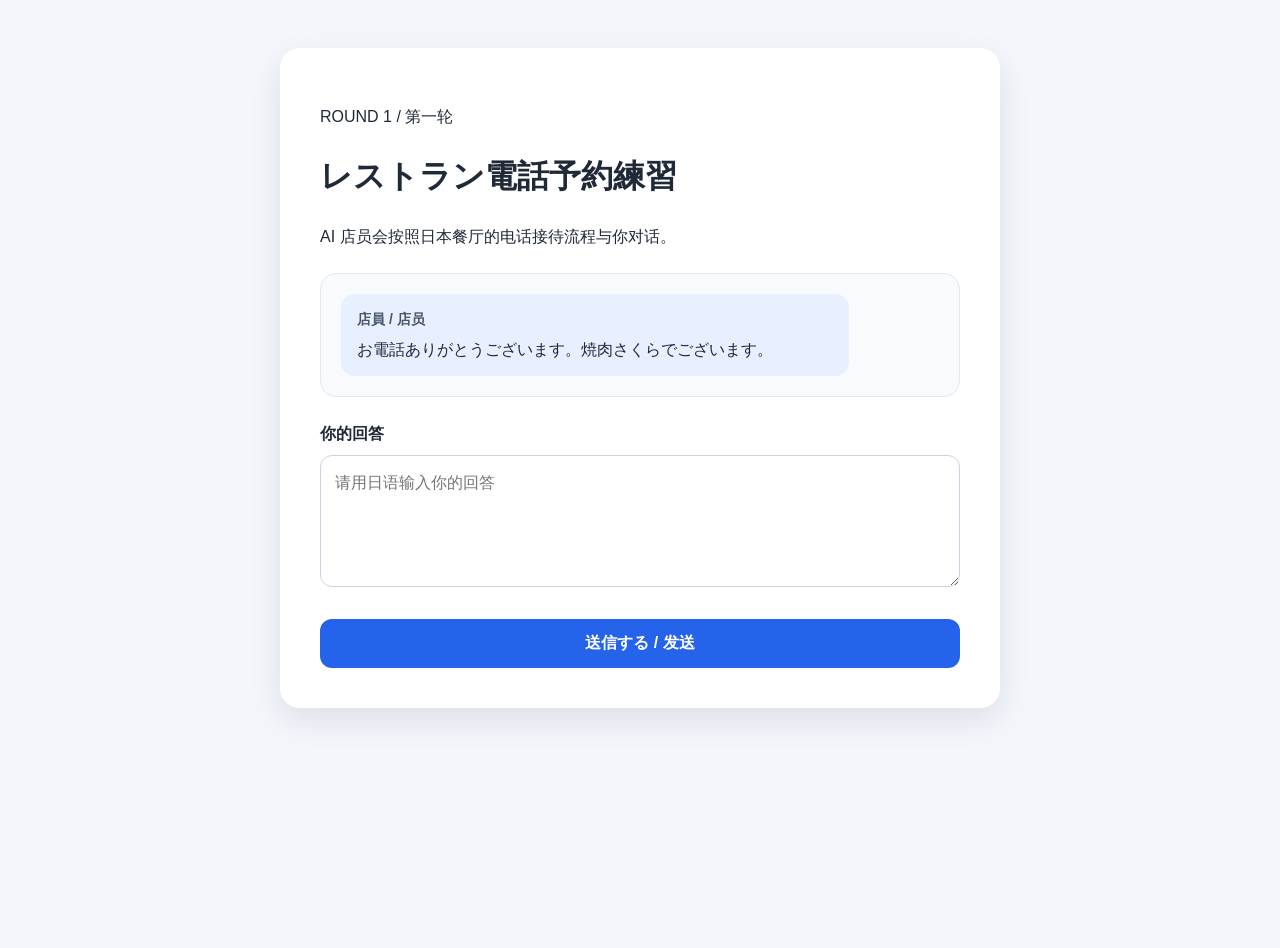
==== practice.html @ 6672aadf "feat: add first-round conversation page" ====
<!DOCTYPE html>
<html lang="zh-CN">

<head>
    <meta charset="UTF-8">
    <meta name="viewport" content="width=device-width, initial-scale=1.0">
    <title>第一轮对话练习</title>
    <link rel="stylesheet" href="styles.css">
</head>

<body>
    <main>
        <header class="practice-header">
            <p class="round-label">ROUND 1 / 第一轮</p>
            <h1>レストラン電話予約練習</h1>
            <p>AI 店员会按照日本餐厅的电话接待流程与你对话。</p>
        </header>
        <section class="chat-panel" aria-label="第一轮对话">
            <div class="message employee-message">
                <p class="speaker">店員 / 店员</p>
                <p>お電話ありがとうございます。焼肉さくらでございます。</p>
            </div>
        </section>
        <form class="message-form">
            <label for="user-message">你的回答</label>
            <textarea id="user-message" name="userMessage" rows="4" placeholder="请用日语输入你的回答" required></textarea>

            <button type="submit">送信する / 发送</button>
        </form>

    </main>
</body>

</html>
---- styles.css ----
* {
    box-sizing: border-box;
}

body {
    margin: 0;
    min-height: 100vh;
    font-family: -apple-system, BlinkMacSystemFont, "Segoe UI", "Noto Sans SC",
        "Noto Sans JP", sans-serif;
    line-height: 1.6;
    color: #1f2937;
    background-color: #f3f6fb;
}

main {
    width: min(720px, calc(100% - 32px));
    margin: 48px auto;
    padding: 40px;
    background-color: #ffffff;
    border-radius: 20px;
    box-shadow: 0 12px 32px rgba(31, 41, 55, 0.1);
}

button,
.start-button {
    display: block;
    text-align: center;
    text-decoration: none;
    width: 100%;
    margin-top: 24px;
    padding: 14px 20px;
    border: none;
    border-radius: 12px;
    color: #ffffff;
    background-color: #2563eb;
    font-size: 16px;
    font-weight: 700;
    cursor: pointer;
}

button:hover,
.start-button:hover {
    background-color: #1d4ed8;
}

.message-form {
    margin-top: 24px;
}

.message-form label {
    display: block;
    margin-bottom: 8px;
    font-weight: 700;
}

.message-form textarea {
    width: 100%;
    padding: 14px;
    border: 1px solid #cbd5e1;
    border-radius: 12px;
    font: inherit;
    resize: vertical;
}

.message-form textarea:focus {
    border-color: #2563eb;
    outline: 3px solid rgba(37, 99, 235, 0.15);
}

.chat-panel {
    margin-top: 24px;
    padding: 20px;
    border: 1px solid #e2e8f0;
    border-radius: 16px;
    background-color: #f8fafc;
}

.message {
    max-width: 85%;
    padding: 14px 16px;
    border-radius: 14px;
}

.employee-message {
    background-color: #e8efff;
}

.speaker {
    margin: 0 0 6px;
    color: #475569;
    font-size: 14px;
    font-weight: 700;
}

.message p:last-child {
    margin: 0;
}
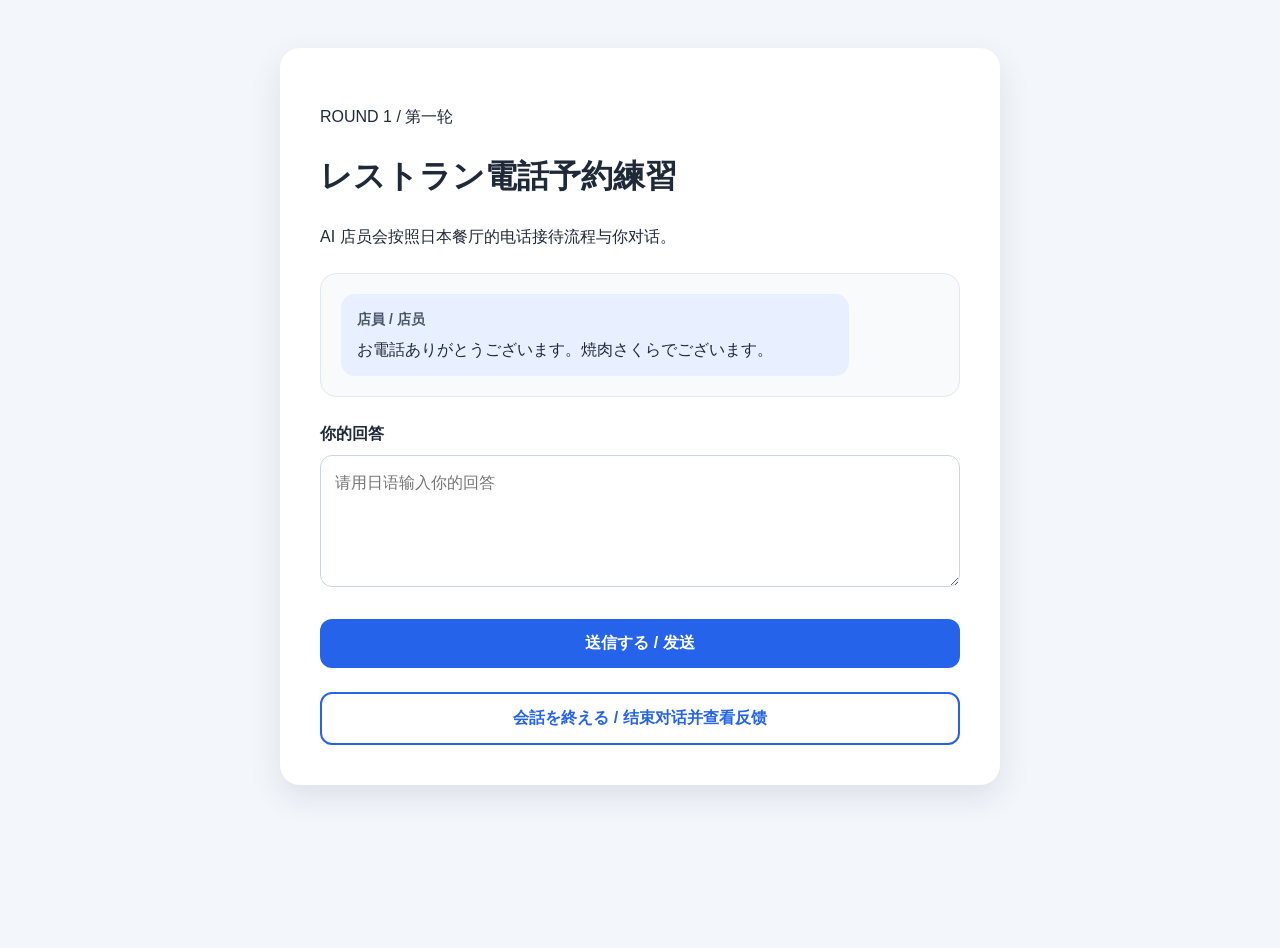
==== commit 818507e4: "feat: make round-1 conversation flow work with scripted replies Sending a message now shows it in th" ====
--- a/practice.html
+++ b/practice.html
@@ -27,8 +27,10 @@
 
             <button type="submit">送信する / 发送</button>
         </form>
+        <button class="end-button" type="button">会話を終える / 结束对话并查看反馈</button>
 
     </main>
+    <script src="practice.js"></script>
 </body>
 
 </html>
--- a/styles.css
+++ b/styles.css
@@ -94,4 +94,43 @@
 
 .message p:last-child {
     margin: 0;
-}+}
+.chat-panel {
+    display: flex;
+    flex-direction: column;
+    gap: 12px;
+}
+
+.user-message {
+    align-self: flex-end;
+    background-color: #dcfce7;
+}
+
+button:disabled {
+    background-color: #94a3b8;
+    cursor: not-allowed;
+}
+
+.end-button {
+    color: #2563eb;
+    background-color: #ffffff;
+    border: 2px solid #2563eb;
+}
+
+.end-button:hover {
+    color: #ffffff;
+}
+
+.feedback-panel {
+    margin-top: 24px;
+    padding: 20px;
+    border-radius: 16px;
+    background-color: #fff7ed;
+}
+
+.secondary-link {
+    display: block;
+    margin-top: 16px;
+    text-align: center;
+    color: #475569;
+}
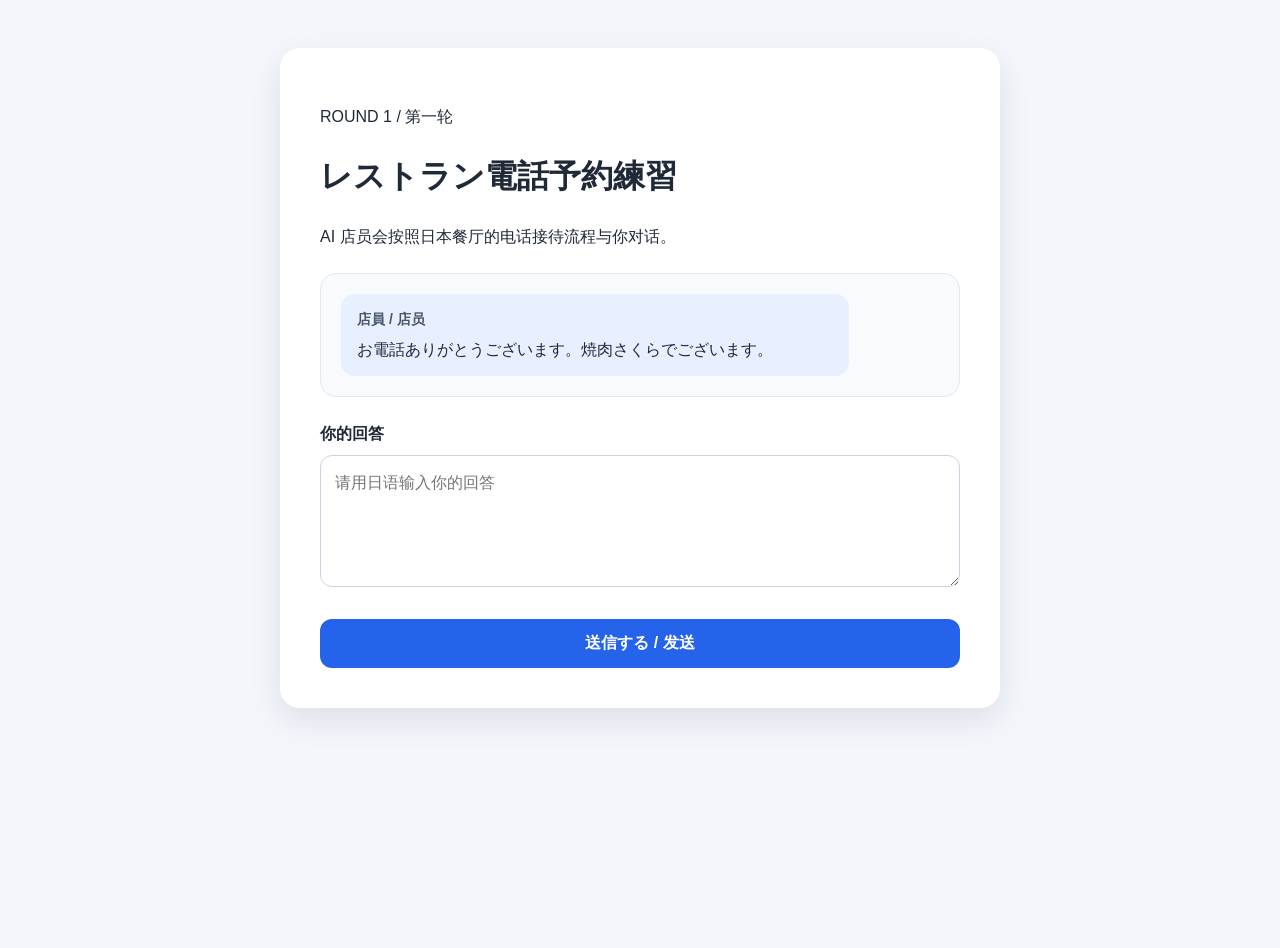
==== commit a7f898c7: "feat: add scripted employee replies and disable input after last reply" ====
--- a/practice.html
+++ b/practice.html
@@ -27,10 +27,9 @@
 
             <button type="submit">送信する / 发送</button>
         </form>
-        <button class="end-button" type="button">会話を終える / 结束对话并查看反馈</button>
 
     </main>
-    <script src="practice.js"></script>
+    <script src="script.js"></script>
 </body>
 
 </html>
--- a/styles.css
+++ b/styles.css
@@ -95,42 +95,17 @@
 .message p:last-child {
     margin: 0;
 }
-.chat-panel {
-    display: flex;
-    flex-direction: column;
-    gap: 12px;
+.user-message {
+  margin-top: 12px;
+  margin-left: auto;
+  color: #ffffff;
+  background-color: #2563eb;
 }
 
-.user-message {
-    align-self: flex-end;
-    background-color: #dcfce7;
+.user-message .speaker {
+  color: #dbeafe;
 }
-
 button:disabled {
     background-color: #94a3b8;
     cursor: not-allowed;
-}
-
-.end-button {
-    color: #2563eb;
-    background-color: #ffffff;
-    border: 2px solid #2563eb;
-}
-
-.end-button:hover {
-    color: #ffffff;
-}
-
-.feedback-panel {
-    margin-top: 24px;
-    padding: 20px;
-    border-radius: 16px;
-    background-color: #fff7ed;
-}
-
-.secondary-link {
-    display: block;
-    margin-top: 16px;
-    text-align: center;
-    color: #475569;
-}
+}
